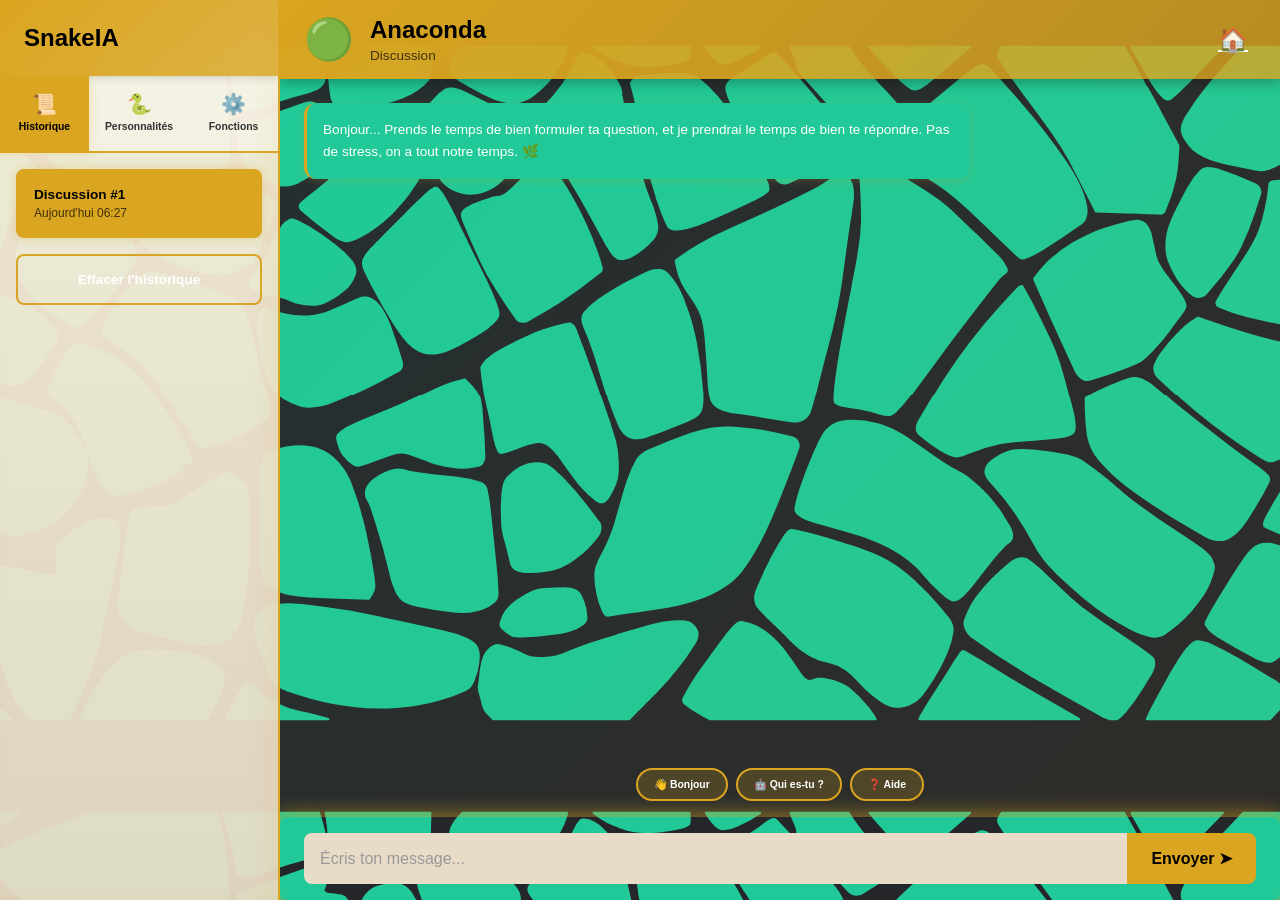
==== frontend/index.html @ 056666c9 "Initial commit — SnakeIA chatbot professionnel - Frontend : HTML/CSS/JS modulaire avec 5 personnalit" ====
<!DOCTYPE html>
<html lang="fr">
<head>
  <meta charset="UTF-8" />
  <meta name="viewport" content="width=device-width, initial-scale=1.0" />
  <title>SnakeIA - Chatbot Intelligent</title>

  <link rel="stylesheet" href="css/variables.css">
  <link rel="stylesheet" href="css/layout.css">
  <link rel="stylesheet" href="css/chatbot.css">
  <link rel="stylesheet" href="css/sidebar.css">
  <link rel="stylesheet" href="css/responsive.css">
</head>
<body>

  <!-- Configuration serveur -->
  <div id="config" style="display:none;" data-server-url="http://localhost:8000"></div>

  <!-- SIDEBAR -->
  <aside class="sidebar">
    <!-- Header Sidebar -->
    <div class="sidebar-header">
      <h2>SnakeIA</h2>
      <button class="sidebar-close" onclick="toggleSidebar()">✕</button>
    </div>

    <!-- Onglets Sidebar -->
    <div class="sidebar-tabs">
      <button class="sidebar-tab active" data-tab="history" onclick="switchTab('history')">
        <span class="tab-icon">📜</span>
        <span class="tab-label">Historique</span>
      </button>
      <button class="sidebar-tab" data-tab="personality" onclick="switchTab('personality')">
        <span class="tab-icon">🐍</span>
        <span class="tab-label">Personnalités</span>
      </button>
      <button class="sidebar-tab" data-tab="function" onclick="switchTab('function')">
        <span class="tab-icon">⚙️</span>
        <span class="tab-label">Fonctions</span>
      </button>
    </div>

    <!-- Contenu Sidebar -->
    <div class="sidebar-content">

      <!-- Onglet Historique -->
      <div class="sidebar-section active" data-section="history">
        <div class="history-list" id="historyList">
          <p class="empty-state">Aucune conversation</p>
        </div>
        <button class="btn-secondary" onclick="clearHistory()" style="width: 100%; margin-top: 1rem;">
          Effacer l'historique
        </button>
      </div>

      <!-- Onglet Personnalités -->
      <div class="sidebar-section" data-section="personality">
        <div class="personality-grid" id="personalityGrid">
          <!-- Généré par JavaScript -->
        </div>
      </div>

      <!-- Onglet Fonctions -->
      <div class="sidebar-section" data-section="function">
        <div class="function-list" id="functionList">
          <!-- Généré par JavaScript -->
        </div>
      </div>

    </div>
  </aside>

  <!-- MAIN CONTENT -->
  <main class="main-content">

    <!-- HEADER -->
    <header class="header">
      <button class="btn-sidebar-toggle" onclick="toggleSidebar()">☰</button>

      <div class="header-info">
        <div class="personality-badge">
          <span class="badge-emoji" id="headerEmoji">🟢</span>
          <div>
            <h1 id="headerName">Anaconda</h1>
            <p id="headerMode">Discussion</p>
          </div>
        </div>
      </div>

      <div class="header-actions">
        <a href="landing.html" class="btn-icon" title="Accueil">🏠</a>
      </div>
    </header>

    <!-- ZONE CHAT -->
    <section class="chat-container">
      <div class="chat-messages" id="chatMessages">
        <!-- Messages générés par JavaScript -->
      </div>
      <div class="chat-suggestions" id="chatSuggestions">
        <!-- Suggestions générées par JavaScript -->
      </div>
    </section>

    <!-- INPUT FORMULAIRE -->
    <form class="chat-input-form" onsubmit="sendMessage(event)">
      <input
        type="text"
        id="messageInput"
        class="chat-input"
        placeholder="Écris ton message..."
        autocomplete="off"
      />
      <button type="submit" class="btn-send">
        Envoyer ➤
      </button>
    </form>

  </main>

  <!-- SCRIPTS -->
  <script src="js/utils.js"></script>
  <script src="js/personality.js"></script>
  <script src="js/history.js"></script>
  <script src="js/sidebar.js"></script>
  <script src="js/chatbot.js"></script>
  <script src="js/main.js"></script>

</body>
</html>
---- frontend/css/variables.css ----
/* ============================================================
   VARIABLES GLOBALES - DESIGN SYSTEM
   ============================================================ */

:root {
  /* Thème Anaconda (défaut) */
  --primary: #daa520;
  --dark: #20c997;
  --gray: #e8dcc8;
  --white: #ffffff;
  --bg-dark: #1f2937;
  --bg-light: #f5f3f0;
  --glow-primary: rgba(218, 165, 32, 0.6);
  --glow-secondary: rgba(255, 215, 0, 0.1);

  /* Espaces */
  --spacing-xs: 0.25rem;
  --spacing-sm: 0.5rem;
  --spacing-md: 1rem;
  --spacing-lg: 1.5rem;
  --spacing-xl: 2rem;
  --spacing-2xl: 3rem;

  /* Typographie */
  --font-main: Arial, sans-serif;
  --font-size-xs: 0.65rem;
  --font-size-sm: 0.85rem;
  --font-size-base: 1rem;
  --font-size-lg: 1.25rem;
  --font-size-xl: 1.5rem;
  --font-size-2xl: 2rem;

  /* Bordures */
  --border-radius-sm: 8px;
  --border-radius-md: 12px;
  --border-radius-lg: 16px;

  /* Durées d'animation */
  --transition-fast: 0.2s;
  --transition-normal: 0.3s;
  --transition-slow: 0.5s;

  /* Largeurs */
  --sidebar-width: 280px;
  --sidebar-width-mobile: 100%;
}

/* Thèmes alternatifs */
:root.theme-cobra {
  --primary: #ef4444;
  --dark: #1f2937;
  --gray: #fee2e2;
  --glow-primary: rgba(239, 68, 68, 0.6);
  --glow-secondary: rgba(239, 68, 68, 0.1);
}

:root.theme-python {
  --primary: #4a90d9;
  --dark: #1e3a8a;
  --gray: #e8eef5;
  --glow-primary: rgba(74, 144, 217, 0.6);
  --glow-secondary: rgba(74, 144, 217, 0.1);
}

:root.theme-vipere {
  --primary: #9333ea;
  --dark: #1e1b4b;
  --gray: #f3e8ff;
  --glow-primary: rgba(147, 51, 234, 0.6);
  --glow-secondary: rgba(147, 51, 234, 0.1);
}

:root.theme-couleuvre {
  --primary: #fbbf24;
  --dark: #92400e;
  --gray: #fef3c7;
  --glow-primary: rgba(251, 191, 36, 0.6);
  --glow-secondary: rgba(251, 191, 36, 0.1);
}
---- frontend/css/layout.css ----
/* ============================================================
   LAYOUT - Structure principale
   ============================================================ */

* {
  margin: 0;
  padding: 0;
  box-sizing: border-box;
}

html, body {
  margin: 0;
  padding: 0;
  height: 100%;
}

body {
  font-family: var(--font-main);
  background: var(--dark);
  background-image: url('../assets/motif.svg');
  background-size: 120vw auto;
  background-repeat: repeat-y;
  background-attachment: fixed;
  background-position: center top;
  color: var(--white);
  display: flex;
  overflow: hidden;
}

/* ============================================================
   BOUTONS RÉUTILISABLES
   ============================================================ */

.btn-primary {
  padding: var(--spacing-md) var(--spacing-lg);
  background: var(--primary);
  color: #000;
  border: none;
  border-radius: var(--border-radius-sm);
  font-weight: 600;
  font-size: var(--font-size-sm);
  cursor: pointer;
  transition: all var(--transition-normal);
  box-shadow: 0 0 15px 2px var(--glow-primary);
}

.btn-primary:hover {
  transform: translateY(-2px);
  box-shadow: 0 0 25px 4px var(--glow-primary);
}

.btn-secondary {
  padding: var(--spacing-md) var(--spacing-lg);
  border: 2px solid var(--primary);
  background: transparent;
  color: var(--white);
  border-radius: var(--border-radius-sm);
  font-weight: 600;
  font-size: var(--font-size-sm);
  cursor: pointer;
  transition: all var(--transition-normal);
}

.btn-secondary:hover {
  background: var(--primary);
  color: #000;
  transform: translateY(-2px);
}

.btn-icon {
  background: transparent;
  border: none;
  color: var(--white);
  font-size: var(--font-size-xl);
  cursor: pointer;
  transition: all var(--transition-normal);
  padding: var(--spacing-sm);
}

.btn-icon:hover {
  transform: scale(1.1);
}

/* ============================================================
   LAYOUT PRINCIPAL
   ============================================================ */

body {
  display: grid;
  grid-template-columns: var(--sidebar-width) 1fr;
  grid-template-rows: 1fr;
  height: 100vh;
}

.sidebar {
  grid-column: 1;
  grid-row: 1;
}

.main-content {
  grid-column: 2;
  grid-row: 1;
  display: flex;
  flex-direction: column;
  overflow: hidden;
}

/* ============================================================
   HEADER
   ============================================================ */

.header {
  background: linear-gradient(135deg, var(--primary), rgba(218, 165, 32, 0.8));
  padding: var(--spacing-md) var(--spacing-lg);
  display: flex;
  align-items: center;
  justify-content: space-between;
  gap: var(--spacing-md);
  box-shadow: 0 4px 12px rgba(0, 0, 0, 0.3);
  flex-shrink: 0;
}

.btn-sidebar-toggle {
  display: none;
}

.header-info {
  flex: 1;
}

.personality-badge {
  display: flex;
  align-items: center;
  gap: var(--spacing-md);
}

.badge-emoji {
  font-size: 2.5rem;
}

.header-info h1 {
  font-size: var(--font-size-xl);
  font-weight: 700;
  color: #000;
  margin: 0;
}

.header-info p {
  font-size: var(--font-size-sm);
  color: rgba(0, 0, 0, 0.7);
  margin: 0.2rem 0 0 0;
}

.header-actions {
  display: flex;
  gap: var(--spacing-md);
}

/* ============================================================
   CHAT CONTAINER
   ============================================================ */

.chat-container {
  flex: 1;
  display: flex;
  flex-direction: column;
  overflow: hidden;
  background: rgba(0, 0, 0, 0.1);
}

.chat-messages {
  flex: 1;
  overflow-y: auto;
  padding: var(--spacing-lg);
  display: flex;
  flex-direction: column;
  gap: var(--spacing-md);
}

.message {
  max-width: 70%;
  padding: var(--spacing-md);
  border-radius: var(--border-radius-md);
  line-height: 1.6;
  font-size: var(--font-size-sm);
  animation: slideIn 0.3s ease-out;
}

@keyframes slideIn {
  from {
    opacity: 0;
    transform: translateY(10px);
  }
  to {
    opacity: 1;
    transform: translateY(0);
  }
}

.message.bot {
  background: var(--dark);
  border-left: 3px solid var(--primary);
  align-self: flex-start;
  box-shadow: 0 2px 8px rgba(218, 165, 32, 0.2);
}

.message.user {
  background: var(--primary);
  color: #000;
  align-self: flex-end;
  text-align: right;
  box-shadow: 0 2px 8px rgba(218, 165, 32, 0.3);
}

/* ============================================================
   SUGGESTIONS
   ============================================================ */

.chat-suggestions {
  padding: var(--spacing-md) var(--spacing-lg);
  display: flex;
  flex-wrap: wrap;
  gap: var(--spacing-sm);
  justify-content: center;
}

.suggestion-btn {
  padding: var(--spacing-sm) var(--spacing-md);
  border: 2px solid var(--primary);
  background: rgba(218, 165, 32, 0.2);
  color: var(--white);
  border-radius: 20px;
  cursor: pointer;
  font-weight: 600;
  font-size: var(--font-size-xs);
  transition: all var(--transition-normal);
}

.suggestion-btn:hover {
  background: var(--primary);
  color: #000;
  transform: translateY(-2px);
}

/* ============================================================
   FORMULAIRE INPUT
   ============================================================ */

.chat-input-form {
  display: flex;
  gap: 0;
  padding: var(--spacing-md) var(--spacing-lg);
  flex-shrink: 0;
  box-shadow: 0 0 20px 3px var(--glow-primary);
  animation: glowPulse 3s ease-in-out infinite;
  border-radius: var(--border-radius-sm);
}

@keyframes glowPulse {
  0%, 100% {
    box-shadow: 0 0 20px 3px var(--glow-primary), inset 0 0 20px 1px var(--glow-secondary);
  }
  50% {
    box-shadow: 0 0 30px 5px var(--glow-primary), inset 0 0 30px 2px var(--glow-secondary);
  }
}

.chat-input {
  flex: 1;
  padding: var(--spacing-md);
  border: none;
  border-radius: var(--border-radius-sm) 0 0 var(--border-radius-sm);
  font-size: var(--font-size-base);
  background: var(--gray);
  color: #333;
  outline: none;
  transition: all var(--transition-fast);
}

.chat-input::placeholder {
  color: #999;
}

.chat-input:focus {
  background: rgba(255, 255, 255, 0.95);
}

.btn-send {
  padding: var(--spacing-md) var(--spacing-lg);
  background: var(--primary);
  color: #000;
  border: none;
  border-radius: 0 var(--border-radius-sm) var(--border-radius-sm) 0;
  font-size: var(--font-size-base);
  font-weight: 700;
  cursor: pointer;
  transition: all var(--transition-fast);
  white-space: nowrap;
}

.btn-send:hover {
  opacity: 0.9;
  transform: scale(1.05);
}

.btn-send:disabled {
  opacity: 0.45;
  cursor: not-allowed;
}

/* ============================================================
   SCROLLBAR PERSONNALISÉ
   ============================================================ */

.chat-messages::-webkit-scrollbar {
  width: 8px;
}

.chat-messages::-webkit-scrollbar-track {
  background: rgba(0, 0, 0, 0.1);
}

.chat-messages::-webkit-scrollbar-thumb {
  background: var(--primary);
  border-radius: 4px;
}

.chat-messages::-webkit-scrollbar-thumb:hover {
  background: rgba(218, 165, 32, 0.8);
}
---- frontend/css/chatbot.css ----
/* ============================================================
   CHATBOT - Styles supplémentaires
   ============================================================ */

.chat-container {
  background: linear-gradient(135deg, rgba(32, 201, 151, 0.05), rgba(218, 165, 32, 0.05));
}

/* Loading state */
.message.loading {
  background: var(--dark);
  border-left: 3px solid var(--primary);
  opacity: 0.7;
  font-style: italic;
}

/* Typing indicator */
.typing-indicator {
  display: flex;
  gap: 4px;
  align-items: center;
}

.typing-indicator span {
  width: 8px;
  height: 8px;
  border-radius: 50%;
  background: var(--primary);
  animation: bounce 1.4s infinite;
}

.typing-indicator span:nth-child(2) {
  animation-delay: 0.2s;
}

.typing-indicator span:nth-child(3) {
  animation-delay: 0.4s;
}

@keyframes bounce {
  0%, 60%, 100% {
    transform: translateY(0);
  }
  30% {
    transform: translateY(-10px);
  }
}

/* Code blocks dans les messages */
.message code {
  background: rgba(0, 0, 0, 0.3);
  padding: 2px 6px;
  border-radius: 4px;
  font-family: 'Courier New', monospace;
  font-size: 0.9em;
}

.message pre {
  background: rgba(0, 0, 0, 0.3);
  padding: var(--spacing-md);
  border-radius: var(--border-radius-sm);
  overflow-x: auto;
  font-family: 'Courier New', monospace;
  font-size: 0.85em;
  margin: var(--spacing-sm) 0;
}

/* Listes */
.message ul,
.message ol {
  margin-left: var(--spacing-lg);
  margin-top: var(--spacing-sm);
}

.message li {
  margin: var(--spacing-xs) 0;
}

/* Liens */
.message a {
  color: var(--primary);
  text-decoration: underline;
  cursor: pointer;
}

.message.user a {
  color: #000;
}

/* Paragraphes */
.message p {
  margin: var(--spacing-sm) 0;
  line-height: 1.6;
}

.message p:first-child {
  margin-top: 0;
}

.message p:last-child {
  margin-bottom: 0;
}
---- frontend/css/sidebar.css ----
/* ============================================================
   SIDEBAR - Styles
   ============================================================ */

.sidebar {
  width: var(--sidebar-width);
  height: 100vh;
  background: linear-gradient(180deg, rgba(250, 240, 220, 0.95), rgba(232, 220, 200, 0.95));
  border-right: 2px solid var(--primary);
  display: flex;
  flex-direction: column;
  overflow: hidden;
  box-shadow: inset -10px 0 20px rgba(218, 165, 32, 0.1);
  transition: all var(--transition-normal);
}

.sidebar.closed {
  width: 0;
  border-right: none;
  overflow: hidden;
}

/* ============================================================
   SIDEBAR HEADER
   ============================================================ */

.sidebar-header {
  padding: var(--spacing-lg);
  background: linear-gradient(135deg, var(--primary), rgba(218, 165, 32, 0.8));
  display: flex;
  justify-content: space-between;
  align-items: center;
  flex-shrink: 0;
  box-shadow: 0 2px 8px rgba(0, 0, 0, 0.2);
}

.sidebar-header h2 {
  font-size: var(--font-size-xl);
  font-weight: 700;
  color: #000;
  margin: 0;
}

.sidebar-close {
  display: none;
  background: transparent;
  border: none;
  color: #000;
  font-size: 1.5rem;
  cursor: pointer;
  transition: all var(--transition-normal);
}

.sidebar-close:hover {
  transform: rotate(90deg);
}

/* ============================================================
   SIDEBAR TABS
   ============================================================ */

.sidebar-tabs {
  display: flex;
  gap: 0;
  padding: 0;
  flex-shrink: 0;
  border-bottom: 2px solid var(--primary);
}

.sidebar-tab {
  flex: 1;
  padding: var(--spacing-md);
  background: rgba(255, 255, 255, 0.3);
  border: none;
  border-bottom: 3px solid transparent;
  color: #333;
  cursor: pointer;
  font-weight: 600;
  font-size: var(--font-size-xs);
  transition: all var(--transition-normal);
  display: flex;
  flex-direction: column;
  align-items: center;
  gap: 0.3rem;
}

.sidebar-tab:hover {
  background: rgba(218, 165, 32, 0.2);
}

.sidebar-tab.active {
  background: var(--primary);
  border-bottom-color: var(--primary);
  color: #000;
  box-shadow: 0 0 10px 1px rgba(218, 165, 32, 0.3);
}

.tab-icon {
  font-size: var(--font-size-lg);
}

.tab-label {
  font-size: var(--font-size-xs);
}

/* ============================================================
   SIDEBAR CONTENU
   ============================================================ */

.sidebar-content {
  flex: 1;
  overflow-y: auto;
  padding: var(--spacing-md);
}

.sidebar-section {
  display: none;
  animation: fadeIn 0.3s ease-out;
}

.sidebar-section.active {
  display: block;
}

@keyframes fadeIn {
  from {
    opacity: 0;
  }
  to {
    opacity: 1;
  }
}

/* ============================================================
   HISTORIQUE
   ============================================================ */

.history-list {
  display: flex;
  flex-direction: column;
  gap: var(--spacing-sm);
}

.history-item {
  padding: var(--spacing-md);
  background: rgba(255, 255, 255, 0.6);
  border: 2px solid var(--primary);
  border-radius: var(--border-radius-sm);
  cursor: pointer;
  transition: all var(--transition-normal);
  color: #333;
  font-size: var(--font-size-sm);
}

.history-item:hover {
  background: var(--primary);
  color: #000;
  transform: translateX(5px);
}

.history-item.active {
  background: var(--primary);
  color: #000;
  box-shadow: 0 0 10px 1px rgba(218, 165, 32, 0.3);
}

.empty-state {
  text-align: center;
  color: #999;
  padding: var(--spacing-lg);
  font-size: var(--font-size-sm);
}

/* ============================================================
   GRILLE PERSONNALITÉS
   ============================================================ */

.personality-grid {
  display: grid;
  grid-template-columns: 1fr;
  gap: var(--spacing-md);
}

.personality-card {
  padding: var(--spacing-md);
  background: rgba(255, 255, 255, 0.6);
  border: 2px solid var(--primary);
  border-radius: var(--border-radius-md);
  cursor: pointer;
  transition: all var(--transition-normal);
  text-align: center;
  color: #333;
}

.personality-card:hover {
  background: rgba(218, 165, 32, 0.2);
  border-color: var(--primary);
  transform: scale(1.05);
}

.personality-card.active {
  background: var(--primary);
  color: #000;
  box-shadow: 0 0 15px 2px rgba(218, 165, 32, 0.4);
}

.personality-emoji {
  font-size: var(--font-size-2xl);
  display: block;
  margin-bottom: var(--spacing-sm);
}

.personality-name {
  display: block;
  font-weight: 600;
  font-size: var(--font-size-sm);
  margin-bottom: 0.3rem;
}

.personality-desc {
  display: block;
  font-size: var(--font-size-xs);
  opacity: 0.8;
}

/* ============================================================
   LISTE FONCTIONS
   ============================================================ */

.function-list {
  display: flex;
  flex-direction: column;
  gap: var(--spacing-md);
}

.function-card {
  padding: var(--spacing-md);
  background: rgba(255, 255, 255, 0.6);
  border: 2px solid var(--primary);
  border-radius: var(--border-radius-md);
  cursor: pointer;
  transition: all var(--transition-normal);
  text-align: center;
  color: #333;
}

.function-card:hover {
  background: rgba(218, 165, 32, 0.2);
  border-color: var(--primary);
  transform: scale(1.05);
}

.function-card.active {
  background: var(--primary);
  color: #000;
  box-shadow: 0 0 15px 2px rgba(218, 165, 32, 0.4);
}

.function-emoji {
  font-size: var(--font-size-xl);
  display: block;
  margin-bottom: var(--spacing-sm);
}

.function-name {
  display: block;
  font-weight: 600;
  font-size: var(--font-size-sm);
}

/* ============================================================
   SCROLLBAR SIDEBAR
   ============================================================ */

.sidebar-content::-webkit-scrollbar {
  width: 6px;
}

.sidebar-content::-webkit-scrollbar-track {
  background: rgba(218, 165, 32, 0.1);
}

.sidebar-content::-webkit-scrollbar-thumb {
  background: var(--primary);
  border-radius: 3px;
}

.sidebar-content::-webkit-scrollbar-thumb:hover {
  background: rgba(218, 165, 32, 0.8);
}
---- frontend/css/responsive.css ----
/* ============================================================
   RESPONSIVE - Adaptabilité écrans
   ============================================================ */

/* Tablettes */
@media (max-width: 1024px) {
  :root {
    --sidebar-width: 240px;
  }

  .header-info h1 {
    font-size: var(--font-size-lg);
  }

  .message {
    max-width: 80%;
  }
}

/* Mobiles */
@media (max-width: 768px) {
  :root {
    --sidebar-width: 0px;
  }

  body {
    grid-template-columns: 1fr;
  }

  .sidebar {
    position: fixed;
    left: 0;
    top: 0;
    width: 280px;
    height: 100vh;
    z-index: 1000;
    transform: translateX(-100%);
    transition: transform var(--transition-normal);
  }

  .sidebar.open {
    transform: translateX(0);
  }

  .sidebar.closed {
    transform: translateX(-100%);
  }

  .sidebar-close {
    display: block;
  }

  .btn-sidebar-toggle {
    display: block;
    background: transparent;
    border: none;
    color: #000;
    font-size: 1.5rem;
    cursor: pointer;
  }

  .header {
    padding: var(--spacing-md);
  }

  .badge-emoji {
    font-size: 2rem;
  }

  .header-info h1 {
    font-size: var(--font-size-lg);
  }

  .header-info p {
    font-size: var(--font-size-xs);
  }

  .chat-messages {
    padding: var(--spacing-md);
    gap: var(--spacing-sm);
  }

  .message {
    max-width: 85%;
    padding: var(--spacing-sm);
    font-size: var(--font-size-xs);
  }

  .chat-suggestions {
    padding: var(--spacing-sm);
  }

  .suggestion-btn {
    padding: var(--spacing-xs) var(--spacing-sm);
    font-size: var(--font-size-xs);
  }

  .chat-input-form {
    padding: var(--spacing-sm);
    gap: 0;
  }

  .chat-input {
    padding: var(--spacing-sm);
  }

  .btn-send {
    padding: var(--spacing-sm);
  }

  .history-item,
  .personality-card,
  .function-card {
    padding: var(--spacing-sm);
    font-size: var(--font-size-xs);
  }

  .sidebar-tab {
    padding: var(--spacing-sm);
    font-size: var(--font-size-xs);
  }

  .tab-icon {
    font-size: var(--font-size-base);
  }
}

/* Petits mobiles */
@media (max-width: 480px) {
  .personality-badge {
    gap: var(--spacing-sm);
  }

  .badge-emoji {
    font-size: 1.5rem;
  }

  .header-info h1 {
    font-size: var(--font-size-base);
  }

  .header-actions {
    gap: var(--spacing-xs);
  }

  .message {
    max-width: 90%;
    padding: var(--spacing-xs);
  }

  .chat-messages {
    padding: var(--spacing-sm);
  }

  .suggestion-btn {
    flex: 1 1 calc(50% - var(--spacing-xs));
  }
}

/* Écrans très larges */
@media (min-width: 1440px) {
  :root {
    --sidebar-width: 320px;
  }

  .message {
    max-width: 60%;
  }

  .header-info h1 {
    font-size: var(--font-size-2xl);
  }
}

/* Orientation portrait sur mobiles */
@media (max-height: 600px) and (max-width: 768px) {
  .header {
    padding: var(--spacing-sm);
  }

  .chat-messages {
    padding: var(--spacing-sm);
  }

  .chat-suggestions {
    padding: var(--spacing-xs);
    gap: var(--spacing-xs);
  }

  .chat-input-form {
    padding: var(--spacing-xs);
  }
}

/* Print */
@media print {
  .sidebar,
  .header,
  .chat-input-form,
  .header-actions {
    display: none;
  }

  body {
    background: white;
    color: black;
  }

  .main-content {
    grid-column: 1;
  }

  .message {
    page-break-inside: avoid;
  }
}

/* Préférence light mode */
@media (prefers-color-scheme: light) {
  /* Optionnel : adapter le design si l'utilisateur préfère le light mode */
}

/* Préférence dark mode */
@media (prefers-color-scheme: dark) {
  /* Le design est déjà en dark mode */
}

/* Réduit mouvement */
@media (prefers-reduced-motion: reduce) {
  * {
    animation-duration: 0.01ms !important;
    animation-iteration-count: 1 !important;
    transition-duration: 0.01ms !important;
  }
}
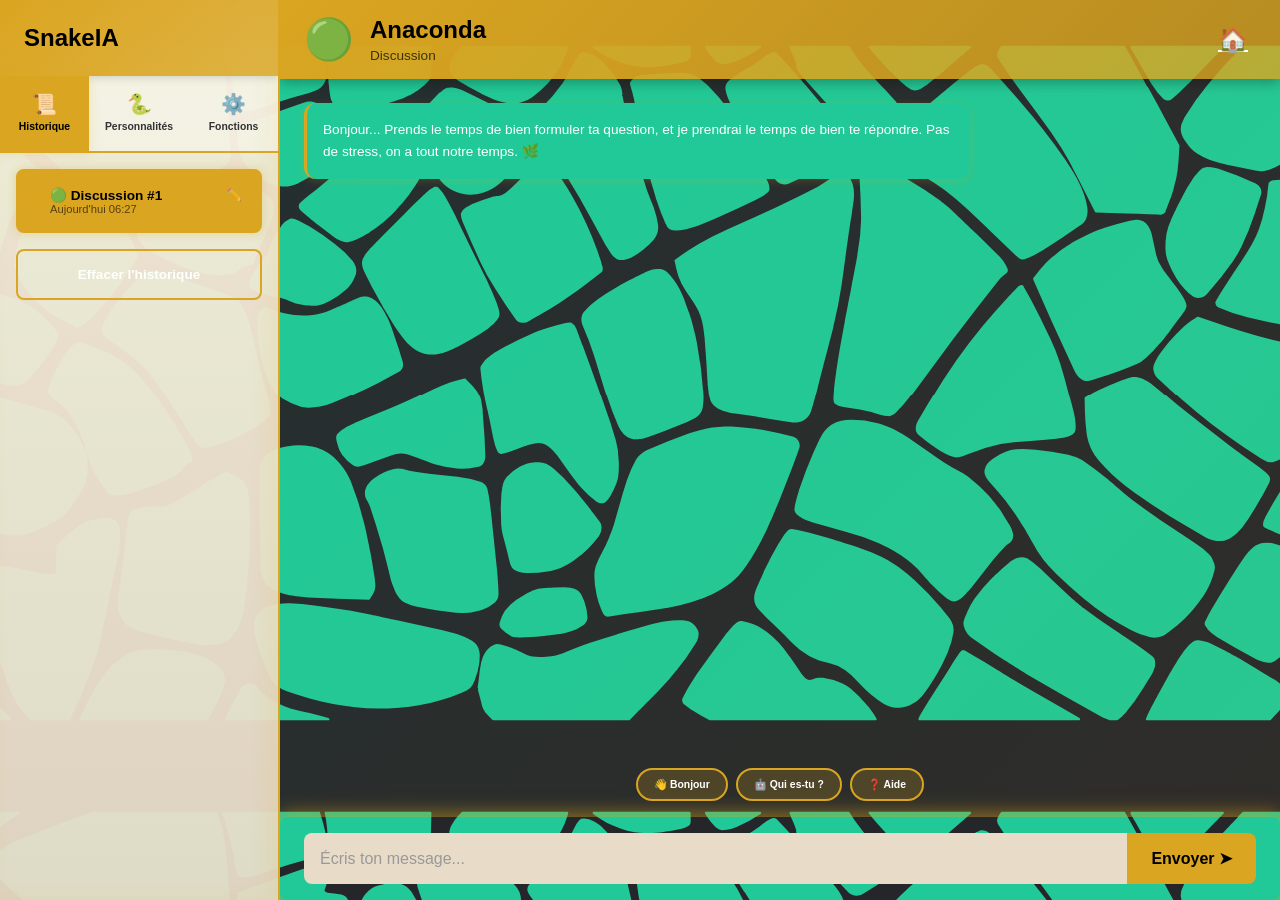
==== commit d1d57a09: "Add rename modal with pencil icon on each conversation Co-Authored-By: Claude Haiku 4.5 <noreply@ant" ====
--- a/frontend/index.html
+++ b/frontend/index.html
@@ -13,8 +13,8 @@
 </head>
 <body>
 
-  <!-- Configuration serveur -->
-  <div id="config" style="display:none;" data-server-url="http://localhost:8000"></div>
+  <!-- Configuration serveur (chemin relatif = fonctionne en local et en production) -->
+  <div id="config" style="display:none;" data-server-url=""></div>
 
   <!-- SIDEBAR -->
   <aside class="sidebar">
@@ -88,7 +88,7 @@
       </div>
 
       <div class="header-actions">
-        <a href="landing.html" class="btn-icon" title="Accueil">🏠</a>
+        <a href="/" class="btn-icon" title="Accueil">🏠</a>
       </div>
     </header>
 
@@ -118,6 +118,18 @@
 
   </main>
 
+  <!-- Modal de renommage -->
+  <div id="renameModal" style="display:none;position:fixed;inset:0;background:rgba(0,0,0,0.7);z-index:9999;align-items:center;justify-content:center;">
+    <div style="background:var(--dark);border:2px solid var(--primary);border-radius:12px;padding:2rem;width:90%;max-width:380px;box-shadow:0 0 30px var(--glow-primary);">
+      <h3 style="color:var(--primary);margin-bottom:1rem;text-align:center;">Renommer la discussion</h3>
+      <input id="renameInput" type="text" style="width:100%;padding:0.75rem;border:2px solid var(--primary);border-radius:8px;font-size:1rem;background:var(--gray);color:#333;outline:none;box-sizing:border-box;margin-bottom:1.5rem;" />
+      <div style="display:flex;gap:1rem;justify-content:center;">
+        <button id="renameConfirm" style="padding:0.7rem 1.5rem;background:var(--primary);color:#000;border:none;border-radius:8px;font-weight:700;cursor:pointer;">OK ✓</button>
+        <button id="renameCancel" style="padding:0.7rem 1.5rem;background:transparent;color:var(--white);border:2px solid var(--primary);border-radius:8px;font-weight:700;cursor:pointer;">Annuler</button>
+      </div>
+    </div>
+  </div>
+
   <!-- SCRIPTS -->
   <script src="js/utils.js"></script>
   <script src="js/personality.js"></script>
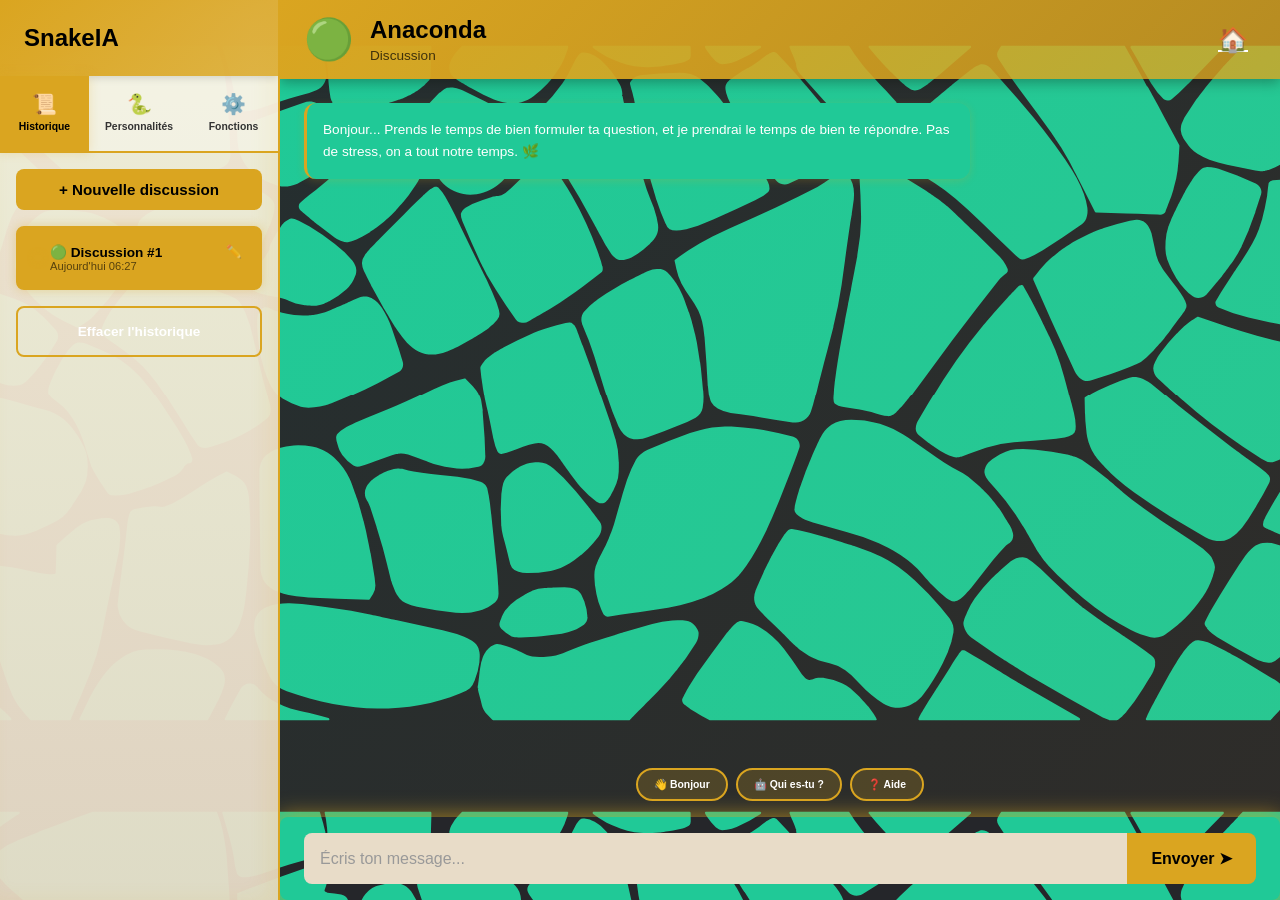
==== commit 08db1b5e: "Add '+ Nouvelle discussion' button in history tab Co-Authored-By: Claude Haiku 4.5 <noreply@anthropi" ====
--- a/frontend/index.html
+++ b/frontend/index.html
@@ -45,6 +45,9 @@
 
       <!-- Onglet Historique -->
       <div class="sidebar-section active" data-section="history">
+        <button onclick="newConversationFromSidebar()" style="width:100%;padding:0.75rem;background:var(--primary);color:#000;border:none;border-radius:8px;font-weight:700;font-size:0.95rem;cursor:pointer;margin-bottom:1rem;">
+          + Nouvelle discussion
+        </button>
         <div class="history-list" id="historyList">
           <p class="empty-state">Aucune conversation</p>
         </div>
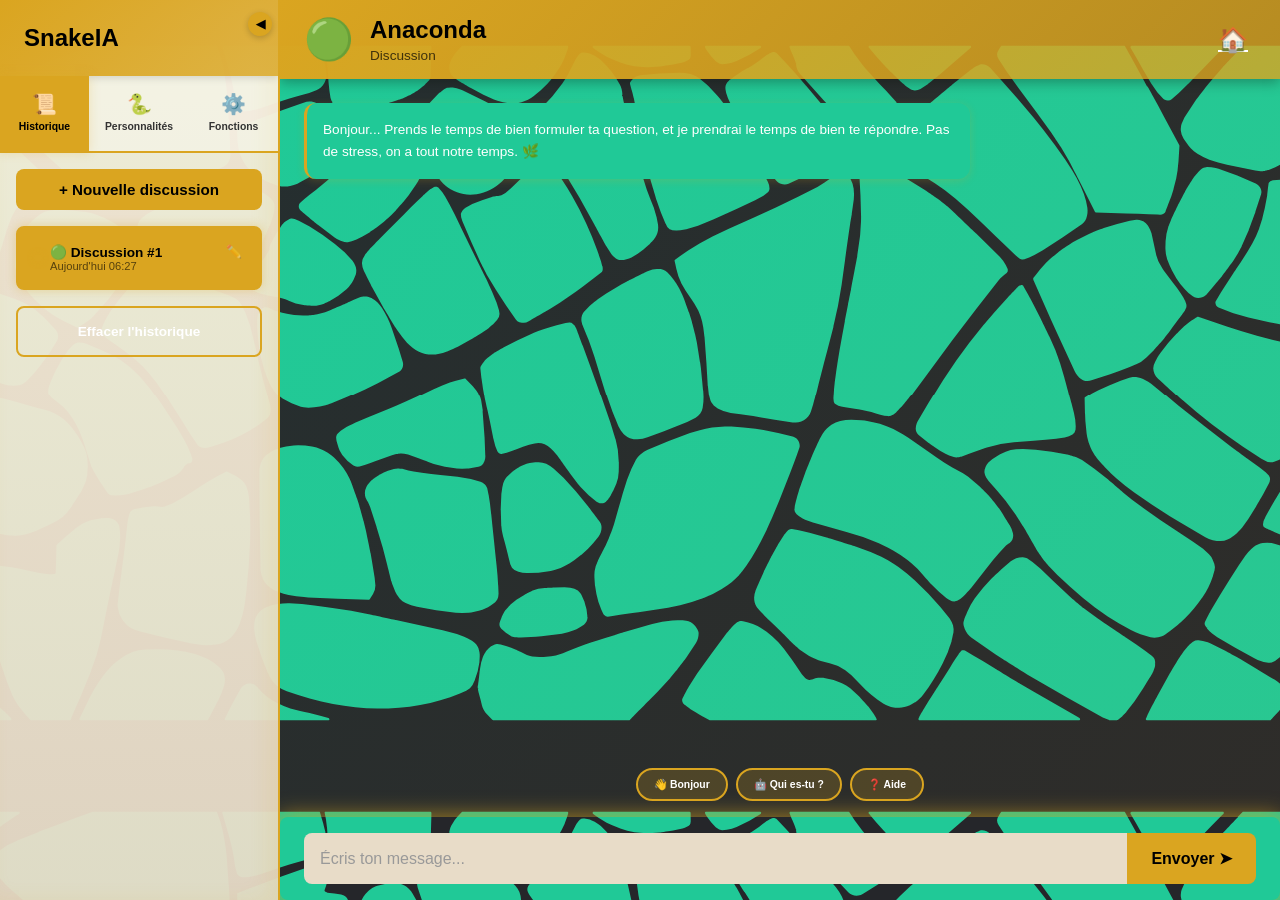
==== commit a30edd8c: "Add arrow toggle on sidebar edge, always visible - Arrow button always visible on sidebar top-right " ====
--- a/frontend/index.html
+++ b/frontend/index.html
@@ -18,10 +18,12 @@
 
   <!-- SIDEBAR -->
   <aside class="sidebar">
+    <!-- Flèche toggle toujours visible -->
+    <button class="sidebar-toggle-arrow" id="sidebarArrow" onclick="toggleSidebar()">◀</button>
+
     <!-- Header Sidebar -->
     <div class="sidebar-header">
       <h2>SnakeIA</h2>
-      <button class="sidebar-close" onclick="toggleSidebar()">✕</button>
     </div>
 
     <!-- Onglets Sidebar -->
@@ -78,7 +80,6 @@
 
     <!-- HEADER -->
     <header class="header">
-      <button class="btn-sidebar-toggle" onclick="toggleSidebar()">☰</button>
 
       <div class="header-info">
         <div class="personality-badge">
--- a/frontend/css/sidebar.css
+++ b/frontend/css/sidebar.css
@@ -15,14 +15,50 @@
 }
 
 .sidebar.closed {
-  width: 0;
-  border-right: none;
+  width: 32px;
   overflow: hidden;
 }
 
+/* Cacher tout sauf la flèche quand fermé */
+.sidebar.closed .sidebar-header h2,
+.sidebar.closed .sidebar-close,
+.sidebar.closed .sidebar-tabs,
+.sidebar.closed .sidebar-content {
+  display: none;
+}
+
 /* ============================================================
    SIDEBAR HEADER
    ============================================================ */
+
+.sidebar-toggle-arrow {
+  position: absolute;
+  top: 12px;
+  right: 6px;
+  background: var(--primary);
+  border: none;
+  border-radius: 50%;
+  width: 24px;
+  height: 24px;
+  display: flex;
+  align-items: center;
+  justify-content: center;
+  cursor: pointer;
+  font-size: 0.75rem;
+  color: #000;
+  font-weight: 700;
+  z-index: 10;
+  transition: transform var(--transition-normal);
+  box-shadow: 0 2px 6px rgba(0,0,0,0.2);
+}
+
+.sidebar-toggle-arrow:hover {
+  transform: scale(1.15);
+}
+
+.sidebar {
+  position: relative;
+}
 
 .sidebar-header {
   padding: var(--spacing-lg);
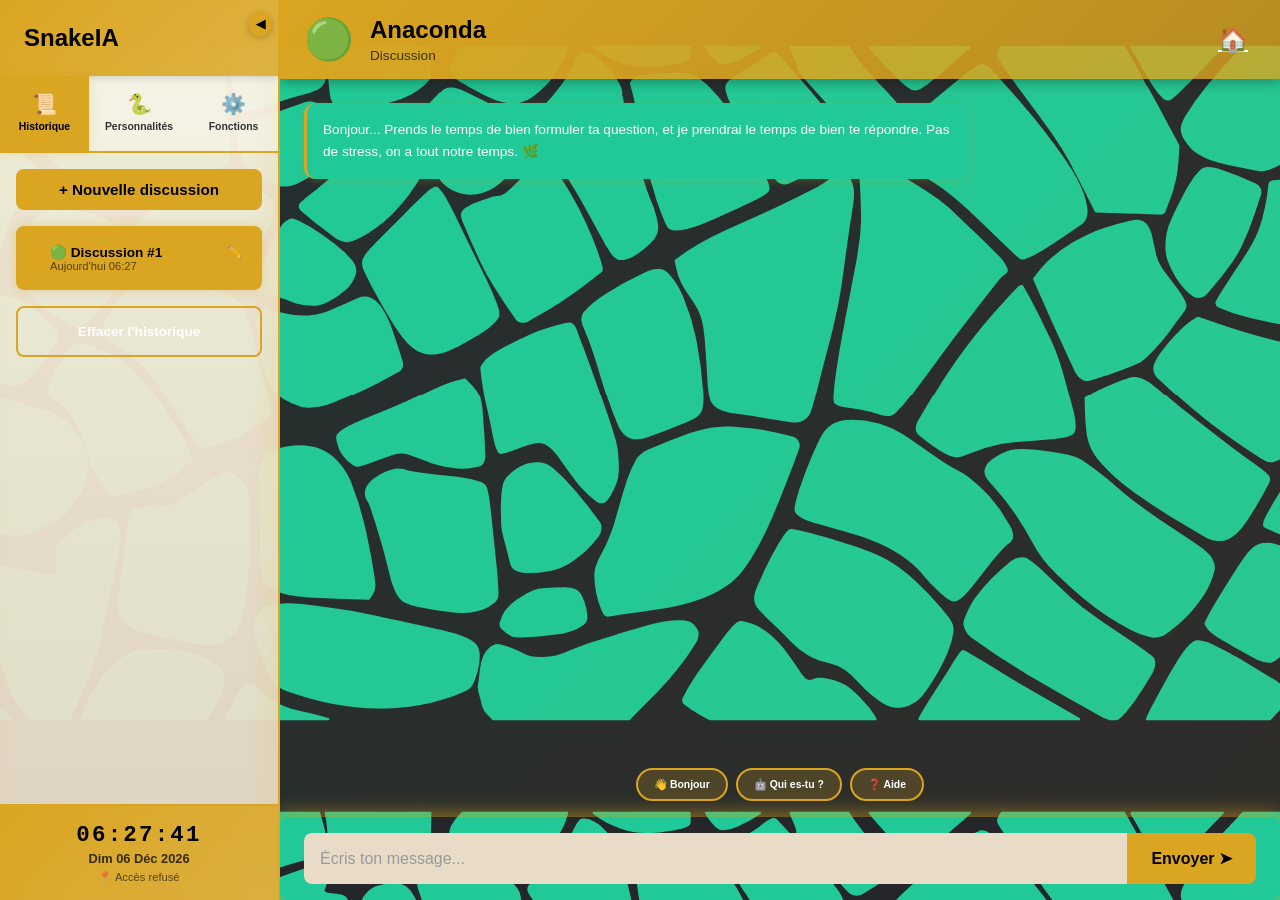
==== commit 0ce32ee6: "Add live clock, date and geolocation in sidebar footer Co-Authored-By: Claude Haiku 4.5 <noreply@ant" ====
--- a/frontend/index.html
+++ b/frontend/index.html
@@ -73,6 +73,14 @@
       </div>
 
     </div>
+
+    <!-- Footer sidebar : heure, date, localisation -->
+    <div class="sidebar-footer">
+      <div class="sidebar-time" id="sidebarTime">--:--:--</div>
+      <div class="sidebar-date" id="sidebarDate">--/--/----</div>
+      <div class="sidebar-location" id="sidebarLocation">📍 Localisation...</div>
+    </div>
+
   </aside>
 
   <!-- MAIN CONTENT -->
--- a/frontend/css/layout.css
+++ b/frontend/css/layout.css
@@ -86,23 +86,22 @@
    ============================================================ */
 
 body {
-  display: grid;
-  grid-template-columns: var(--sidebar-width) 1fr;
-  grid-template-rows: 1fr;
+  display: flex;
+  flex-direction: row;
   height: 100vh;
 }
 
 .sidebar {
-  grid-column: 1;
-  grid-row: 1;
+  flex-shrink: 0;
 }
 
 .main-content {
-  grid-column: 2;
-  grid-row: 1;
+  flex: 1;
   display: flex;
   flex-direction: column;
   overflow: hidden;
+  min-width: 0;
+  transition: all var(--transition-normal);
 }
 
 /* ============================================================
--- a/frontend/css/sidebar.css
+++ b/frontend/css/sidebar.css
@@ -305,6 +305,44 @@
 }
 
 /* ============================================================
+   FOOTER SIDEBAR
+   ============================================================ */
+
+.sidebar-footer {
+  padding: var(--spacing-md);
+  border-top: 2px solid var(--primary);
+  background: linear-gradient(135deg, var(--primary), rgba(218, 165, 32, 0.8));
+  flex-shrink: 0;
+  text-align: center;
+}
+
+.sidebar-time {
+  font-size: 1.4rem;
+  font-weight: 700;
+  color: #000;
+  letter-spacing: 0.1em;
+  font-family: 'Courier New', monospace;
+}
+
+.sidebar-date {
+  font-size: 0.8rem;
+  font-weight: 600;
+  color: rgba(0, 0, 0, 0.75);
+  margin-top: 0.2rem;
+}
+
+.sidebar-location {
+  font-size: 0.7rem;
+  color: rgba(0, 0, 0, 0.6);
+  margin-top: 0.3rem;
+  word-break: break-all;
+}
+
+.sidebar.closed .sidebar-footer {
+  display: none;
+}
+
+/* ============================================================
    SCROLLBAR SIDEBAR
    ============================================================ */
 
